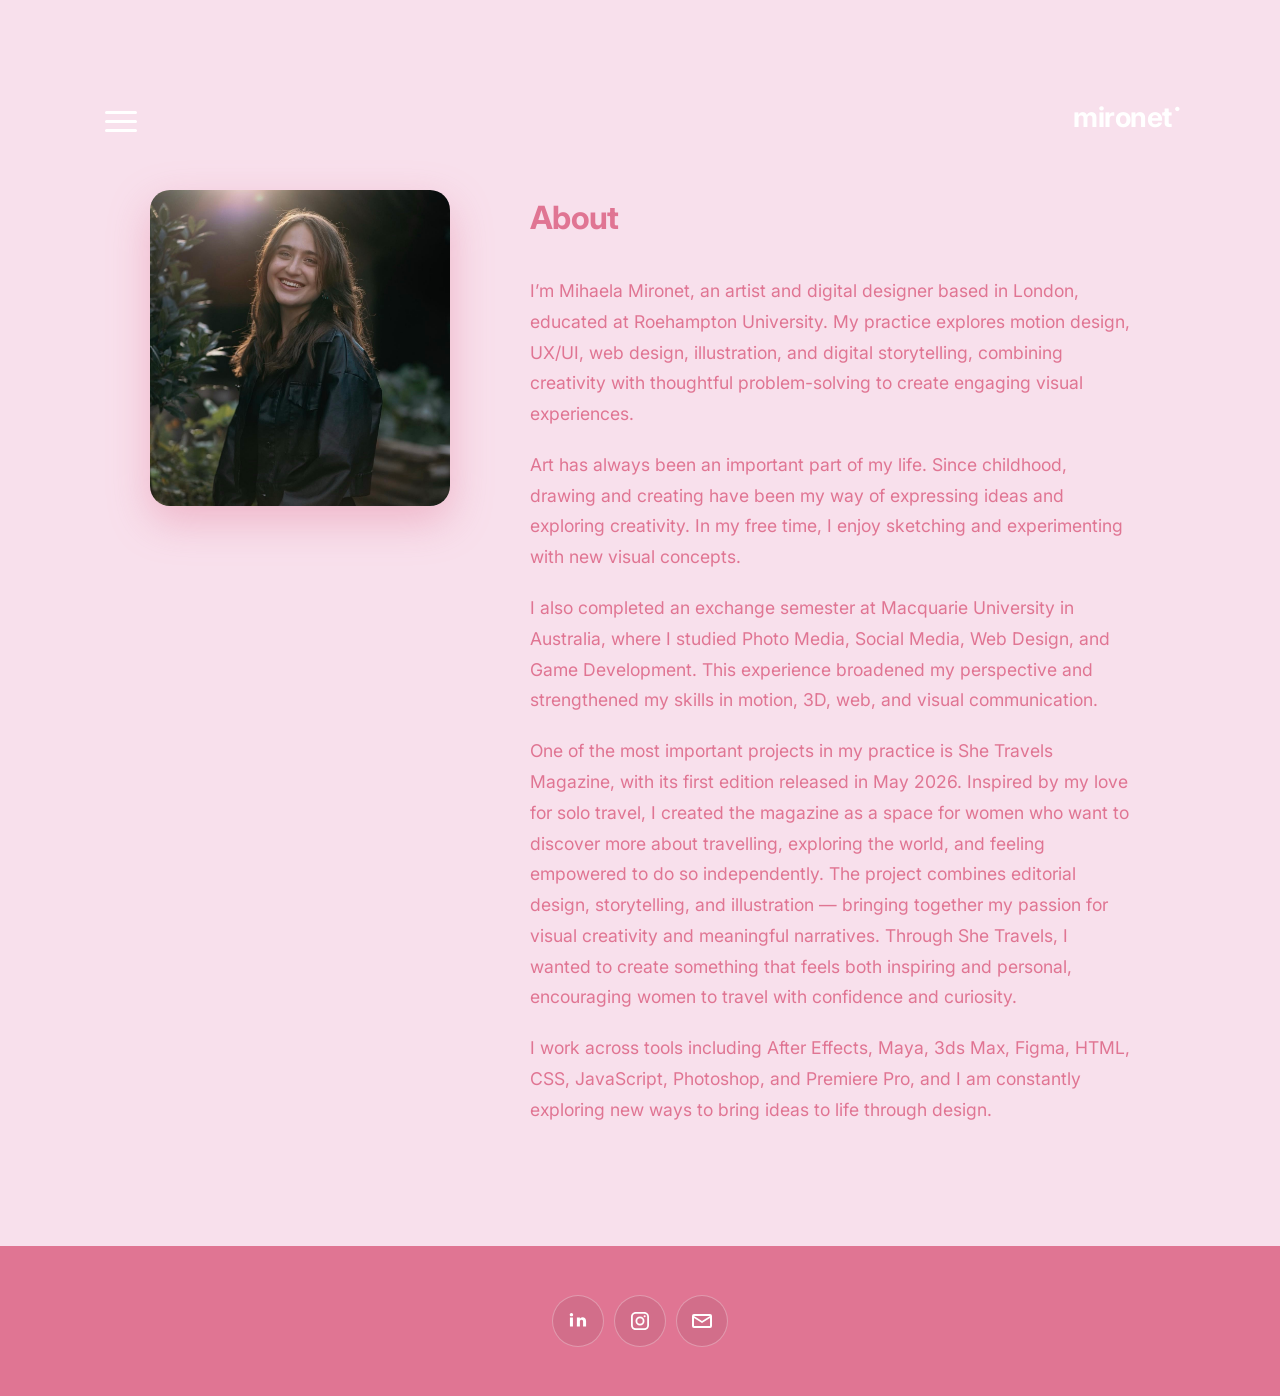
==== about.html @ 2e0d0121 "Add files via upload" ====
<!DOCTYPE html>
<html lang="en">
  <head>
    <meta charset="UTF-8" />
    <meta name="viewport" content="width=device-width, initial-scale=1.0" />
    <title>About Me | Mihaela Mironet</title>
    <meta name="description" content="Portfolio of Mihaela Mironet — graphic design, branding and visual storytelling." />
    <link rel="preconnect" href="https://fonts.googleapis.com" />
    <link rel="preconnect" href="https://fonts.gstatic.com" crossorigin />
    <link
      href="https://fonts.googleapis.com/css2?family=Inter:wght@300;400;500;600&display=swap"
      rel="stylesheet"
    />
    <link rel="stylesheet" href="styles.css" />
  </head>
  <body class="about-page">
    <button class="menu-toggle" id="menuToggle" aria-label="Toggle menu" aria-expanded="false">
      <span></span>
      <span></span>
      <span></span>
    </button>

    <a href="index.html" class="top-right-mironet">mironet<span class="dot">•</span></a>



    <div class="fullscreen-menu" id="fullscreenMenu" aria-hidden="true">
      <div class="menu-content">
        <a class="logo" href="index.html">MIHAELA MIRONET</a>
        <nav class="main-nav">
          <a class="nav-link" href="index.html">Home</a>
          <a class="nav-link" href="portfolio.html">Portfolio</a>
          <a class="nav-link" href="about.html">About Me</a>
          <a class="nav-link" href="contact.html">Contact</a>
        </nav>
        <div class="header-socials" id="headerSocials" aria-label="Social links"></div>
      </div>
    </div>

    <main class="page-main about-container">
      <div class="about-photo">
        <img src="Images/MePhoto.jpg" alt="Mihaela Mironet" />
      </div>
      <div class="about-text">
        <h1>About</h1>
        <p>I’m Mihaela Mironet, an artist and digital designer based in London, educated at Roehampton University. My practice explores motion design, UX/UI, web design, illustration, and digital storytelling, combining creativity with thoughtful problem-solving to create engaging visual experiences.</p>
        <p>Art has always been an important part of my life. Since childhood, drawing and creating have been my way of expressing ideas and exploring creativity. In my free time, I enjoy sketching and experimenting with new visual concepts.</p>
        <p>I also completed an exchange semester at Macquarie University in Australia, where I studied Photo Media, Social Media, Web Design, and Game Development. This experience broadened my perspective and strengthened my skills in motion, 3D, web, and visual communication.</p>
        <p>One of the most important projects in my practice is She Travels Magazine, with its first edition released in May 2026. Inspired by my love for solo travel, I created the magazine as a space for women who want to discover more about travelling, exploring the world, and feeling empowered to do so independently. The project combines editorial design, storytelling, and illustration — bringing together my passion for visual creativity and meaningful narratives. Through She Travels, I wanted to create something that feels both inspiring and personal, encouraging women to travel with confidence and curiosity.</p>
        <p>I work across tools including After Effects, Maya, 3ds Max, Figma, HTML, CSS, JavaScript, Photoshop, and Premiere Pro, and I am constantly exploring new ways to bring ideas to life through design.</p>
      </div>
    </main>

    <footer class="site-footer">
      <div class="footer-socials" id="footerSocials" aria-label="Footer Social links"></div>
    </footer>

    <script src="script.js"></script>
  </body>
</html>
---- styles.css ----
:root {
  --bg: #ffffff;
  --logo: #9b6fd4;
  --muted: rgba(0, 0, 0, 0.4);
  --gap: 5px;
  --header-h: 68px;
  --card-radius: 4px;
  --icon-bg: rgba(0, 0, 0, 0.06);
}

* {
  box-sizing: border-box;
  margin: 0;
  padding: 0;
}

html,
body {
  min-height: 100%;
  overflow-x: hidden;
  overflow-y: auto;
}

body {
  font-family: "Inter", -apple-system, BlinkMacSystemFont, "Segoe UI", sans-serif;
  background: var(--bg);
  color: #111;
}

a {
  color: inherit;
  text-decoration: none;
}

/* ── Hamburger Toggle ── */
.menu-toggle {
  position: fixed;
  top: 100px;
  left: 100px;
  width: 42px;
  height: 42px;
  border: 0;
  background: transparent;
  border-radius: 50%;
  display: inline-flex;
  flex-direction: column;
  justify-content: center;
  gap: 6px;
  padding: 0 5px;
  cursor: pointer;
  z-index: 200;
  transition: transform 0.2s ease;
}

.menu-toggle:hover {
  transform: scale(1.05);
}

.menu-toggle span {
  width: 100%;
  height: 3px;
  border-radius: 2px;
  background: #fff;
  transition: transform 0.3s ease, opacity 0.3s ease, background 0.3s ease;
}

.menu-toggle[aria-expanded="true"] span {
  background: #111;
}

.menu-toggle[aria-expanded="true"] span:nth-child(1) {
  transform: translateY(9px) rotate(45deg);
}

.menu-toggle[aria-expanded="true"] span:nth-child(2) {
  opacity: 0;
}

.menu-toggle[aria-expanded="true"] span:nth-child(3) {
  transform: translateY(-9px) rotate(-45deg);
}

/* ── Fullscreen Menu ── */
.fullscreen-menu {
  position: fixed;
  inset: 0;
  background: rgba(255, 255, 255, 0.75);
  backdrop-filter: blur(12px);
  z-index: 150;
  display: flex;
  flex-direction: column;
  align-items: center;
  justify-content: center;
  opacity: 0;
  pointer-events: none;
  transition: opacity 0.4s ease;
}

.fullscreen-menu[aria-hidden="false"] {
  opacity: 1;
  pointer-events: auto;
}

.menu-content {
  text-align: center;
  display: flex;
  flex-direction: column;
  align-items: center;
  gap: 40px;
  transform: translateY(20px);
  transition: transform 0.4s cubic-bezier(0.16, 1, 0.3, 1);
}

.fullscreen-menu[aria-hidden="false"] .menu-content {
  transform: translateY(0);
}

.main-nav {
  display: flex;
  flex-direction: column;
  gap: 20px;
}

.nav-link {
  font-size: 2rem;
  font-weight: 500;
  letter-spacing: 0.05em;
  color: #111;
  transition: color 0.2s ease, transform 0.2s ease;
}

.nav-link:hover {
  color: #000;
  transform: translateX(5px);
}

.logo {
  font-size: 2.5rem;
  letter-spacing: 0.1em;
  font-weight: 700;
  text-transform: uppercase;
  color: #000;
  transition: color 0.3s ease;
}

.logo:hover {
  color: #e07593;
}

/* ── Middle Left Text ── */
.middle-left-text {
  position: fixed;
  top: 50%;
  left: 100px;
  transform: translateY(-50%);
  font-size: 100px;
  font-weight: 700;
  color: #fff;
  z-index: 100;
  pointer-events: none;
  display: flex;
  align-items: flex-start;
  letter-spacing: -0.02em;
}

.middle-left-text .dot {
  font-size: 40px;
  color: #fff;
  line-height: 0.6;
  margin-left: 2px;
  margin-top: 16px;
}

/* ── Top Right Text ── */
.top-right-text {
  position: fixed;
  top: 100px;
  right: 100px;
  text-align: right;
  z-index: 100;
  font-size: 2.2rem;
  letter-spacing: 0.05em;
  color: #fff;
}

.top-right-text div:first-child {
  margin-bottom: 4px;
}

.top-right-text a {
  pointer-events: auto;
}

.top-right-text strong {
  font-weight: 700;
  transition: color 0.3s ease;
}

.top-right-text strong:hover {
  color: #e07593;
}

/* ── Bottom Right Socials ── */
.bottom-right-socials {
  position: fixed;
  bottom: 100px;
  right: 100px;
  z-index: 100;
}

.bottom-right-socials .social-icon {
  color: #fff;
  border-color: rgba(255, 255, 255, 0.2);
}

/* ── Top Right Mironet (Other Pages) ── */
.top-right-mironet {
  position: fixed;
  top: 100px;
  right: 100px;
  font-size: 28px;
  font-weight: 700;
  color: #fff;
  z-index: 100;
  display: flex;
  align-items: flex-start;
  letter-spacing: -0.02em;
  transition: color 0.3s ease;
  cursor: pointer;
}

.top-right-mironet:hover {
  color: #e07593;
}

.top-right-mironet .dot {
  font-size: 14px;
  color: #fff;
  line-height: 0.6;
  margin-left: 2px;
  margin-top: 4px;
  transition: color 0.3s ease;
}

.top-right-mironet:hover .dot {
  color: #e07593;
}

/* ── Footer Socials (Other Pages) ── */
.site-footer {
  height: 150px;
  background: #e07593;
  display: flex;
  align-items: center;
  justify-content: center;
  width: 100%;
  margin-top: auto;
}

.footer-socials {
  display: flex;
  gap: 15px;
}

.footer-socials .social-icon {
  color: #fff;
  border-color: rgba(255, 255, 255, 0.3);
}

/* ── Social icons ── */
.social-set {
  display: flex;
  gap: 10px;
}

.social-icon {
  width: 52px;
  height: 52px;
  border-radius: 999px;
  background: var(--icon-bg);
  border: 1px solid rgba(0, 0, 0, 0.08);
  display: inline-flex;
  align-items: center;
  justify-content: center;
  color: rgba(0, 0, 0, 0.5);
  transition: transform 0.22s ease, background 0.22s ease, color 0.22s ease;
}

.social-icon:hover {
  transform: translateY(-2px);
  background: rgba(224, 117, 147, 0.15);
  color: #e07593;
}

.social-icon svg {
  width: 24px;
  height: 24px;
}

/* ── Gallery ── */
.gallery-main {
  position: fixed;
  inset: 0;
  overflow: hidden;
}

.columns-gallery {
  display: grid;
  grid-template-columns: repeat(3, 1fr);
  gap: var(--gap);
  padding: 0;
  
  position: absolute;
  top: -30vh;
  left: -30vw;
  width: 160vw;
  height: 160vh;
  
  transform: rotate(15deg);
  transform-origin: center center;
}

/* ── Each column ── */
.scroll-column {
  overflow: hidden;
  height: 100%;
  position: relative;
}

/* Fade edges top & bottom */
.scroll-column::before,
.scroll-column::after {
  content: "";
  position: absolute;
  left: 0;
  right: 0;
  height: 80px;
  z-index: 2;
  pointer-events: none;
}

.scroll-column::before {
  top: 0;
  background: linear-gradient(to bottom, #ffffff 0%, transparent 100%);
}

.scroll-column::after {
  bottom: 0;
  background: linear-gradient(to top, #ffffff 0%, transparent 100%);
}

/* ── Scroll tracks ── */
.scroll-track {
  display: flex;
  flex-direction: column;
  gap: var(--gap);
  /* --speed set inline per column */
}

.scroll-track--down {
  animation: scroll-down var(--speed, 28s) linear infinite;
}

.scroll-track--up {
  animation: scroll-up var(--speed, 28s) linear infinite;
}

/* Column 1 & 3: top → bottom */
@keyframes scroll-down {
  from { transform: translateY(-50%); }
  to   { transform: translateY(0%);  }
}

/* Column 2: bottom → top */
@keyframes scroll-up {
  from { transform: translateY(0%);  }
  to   { transform: translateY(-50%); }
}

/* ── Cards ── */
.scroll-card {
  flex-shrink: 0;
  overflow: hidden;
  border-radius: var(--card-radius);
  position: relative;
  background: #1a1a1a;
}

.scroll-card img {
  width: 100%;
  height: auto;
  display: block;
}

.card-hover-text {
  position: absolute;
  bottom: 20px;
  left: 20px;
  font-size: 1.1rem;
  font-weight: 600;
  letter-spacing: 0.05em;
  color: #ffffff;
  background: transparent;
  opacity: 0;
  transition: opacity 0.3s ease;
  pointer-events: none;
  text-shadow: 0 2px 10px rgba(0, 0, 0, 0.4);
}

.scroll-card:hover .card-hover-text {
  opacity: 1;
}

/* ── Reduced motion ── */
@media (prefers-reduced-motion: reduce) {
  .scroll-track {
    animation: none;
  }
}

/* ── Responsive: single col on mobile ── */
@media (max-width: 480px) {
  .site-header {
    padding: 0 20px;
  }
}

/* ── About Page ── */
body.about-page {
  background: rgba(233, 153, 194, 0.3);
}

.about-container {
  display: flex;
  align-items: flex-start;
  justify-content: center;
  gap: 80px;
  max-width: 1600px;
  margin: 0 auto;
  min-height: calc(100vh - 150px);
  padding: 150px 150px 100px 150px;
}

.about-photo {
  flex: 1;
}

.about-photo img {
  width: 100%;
  border-radius: 20px;
  box-shadow: 0 15px 40px rgba(224, 117, 147, 0.4);
  display: block;
  margin-top: 40px;
}

.about-text {
  flex: 2;
  color: #e07593;
  font-size: 1.1rem;
  line-height: 1.75;
}

.about-text h1 {
  font-size: 32px;
  margin-top: 40px;
  margin-bottom: 30px;
  font-weight: 700;
  letter-spacing: -0.02em;
  color: #e07593;
}

.about-text p {
  margin-bottom: 20px;
}

@media (max-width: 1200px) {
  .about-container {
    padding: 100px 150px 100px 250px;
    gap: 50px;
  }
}

/* ── Contact Page ── */
body.contact-page {
  background: rgba(224, 117, 147, 0.3);
}

.contact-container {
  display: flex;
  justify-content: center;
  align-items: center;
  gap: 100px;
  max-width: 1400px;
  margin: 0 auto;
  min-height: calc(100vh - 150px);
  padding: 150px 100px 100px 100px;
}

.contact-left {
  flex: 1;
  max-width: 500px;
}

.contact-left h1 {
  font-size: 4rem;
  font-weight: 700;
  color: #e07593;
  margin-bottom: 20px;
  letter-spacing: -0.02em;
}

.contact-left p {
  font-size: 1.15rem;
  color: #e07593;
  line-height: 1.6;
  margin-bottom: 40px;
}

.contact-info p {
  font-size: 1.1rem;
  margin-bottom: 10px;
  color: #e07593;
}

.contact-info strong {
  color: #fff;
}

.contact-right {
  flex: 1;
  max-width: 600px;
  background: #fff;
  padding: 60px;
  border-radius: 20px;
  box-shadow: 0 20px 50px rgba(224, 117, 147, 0.2);
}

.contact-form {
  display: flex;
  flex-direction: column;
  gap: 24px;
}

.form-group {
  display: flex;
  flex-direction: column;
  gap: 8px;
}

.form-group label {
  font-size: 0.95rem;
  font-weight: 600;
  color: #111;
}

.form-group input,
.form-group textarea {
  width: 100%;
  padding: 16px;
  border: 1px solid rgba(0, 0, 0, 0.1);
  border-radius: 8px;
  font-family: inherit;
  font-size: 1rem;
  color: #111;
  background: #fdfdfd;
  transition: border-color 0.3s ease, box-shadow 0.3s ease;
}

.form-group input:focus,
.form-group textarea:focus {
  outline: none;
  border-color: #e07593;
  box-shadow: 0 0 0 4px rgba(224, 117, 147, 0.1);
}

.submit-btn {
  padding: 16px 32px;
  font-size: 1.1rem;
  font-weight: 600;
  color: #fff;
  background: #e07593;
  border: none;
  border-radius: 8px;
  cursor: pointer;
  transition: background 0.3s ease, transform 0.2s ease;
  align-self: flex-start;
  margin-top: 10px;
}

.submit-btn:hover {
  background: #d06280;
  transform: translateY(-2px);
}

/* ── Portfolio Page ── */
body.portfolio-page {
  background: rgba(224, 117, 147, 0.3);
  /* One value: main padding + logo `right` stay on the same vertical line (incl. dot) */
  --portfolio-page-edge: 100px;
}

body.portfolio-page .top-right-mironet {
  right: var(--portfolio-page-edge);
}

body.portfolio-page :is(h1, h2, h3, h4, h5, h6, p, a, span, strong, em, li) {
  color: #e07593;
}

body.portfolio-page .top-right-mironet,
body.portfolio-page .top-right-mironet .dot {
  color: #fff;
}

body.portfolio-page .top-right-mironet:hover,
body.portfolio-page .top-right-mironet:hover .dot {
  color: #e07593;
}

.portfolio-main {
  box-sizing: border-box;
  width: 100%;
  max-width: none;
  margin-inline: 0;
  padding: 200px var(--portfolio-page-edge) 100px;
  overflow-x: hidden;
}

.portfolio-editorial {
  max-width: 1760px;
  margin-inline: auto;
  width: 100%;
  box-sizing: border-box;
  display: flex;
  flex-direction: column;
  gap: clamp(130px, 14vw, 240px);
}

.portfolio-editorial > .project-row {
  box-sizing: border-box;
  width: 100%;
  max-width: 100%;
}

/* Desktop: explicit horizontal row — image + copy never stack until mobile breakpoint */
.project-row {
  display: flex;
  flex-direction: row;
  flex-wrap: nowrap;
  align-items: center;
  justify-content: flex-start;
  /* Reference: wide editorial gutter ≈ 10–15% of row width */
  gap: 11%;
  width: 100%;
}

.project-row.project-row--reverse {
  flex-direction: row-reverse;
}

/* Editorial stagger — padding only */
.portfolio-editorial > .project-row:nth-child(1) {
  padding-right: clamp(0px, 3vw, 56px);
}

.portfolio-editorial > .project-row:nth-child(2) {
  padding-left: clamp(0px, 5vw, 88px);
}

.portfolio-editorial > .project-row:nth-child(3) {
  padding-right: clamp(0px, 2.5vw, 44px);
}

.portfolio-editorial > .project-row:nth-child(4) {
  padding-left: clamp(0px, 4vw, 72px);
}

.portfolio-editorial > .project-row:nth-child(5) {
  padding-right: clamp(0px, 3.5vw, 52px);
}

.project-row > a.project-image-link {
  flex: 0 1 58%;
  min-width: 0;
  align-self: center;
  display: block;
  text-decoration: none;
  color: inherit;
  cursor: pointer;
}

.project-row > a.project-image-link:focus-visible {
  outline: 2px solid #fff;
  outline-offset: 4px;
  border-radius: 2px;
}

.project-row > a.project-image-link:hover .project-image {
  opacity: 0.94;
}

.project-image {
  width: 100%;
  max-width: min(900px, 100%);
  min-width: 0;
  aspect-ratio: 16 / 9;
  object-fit: cover;
  object-position: center;
  display: block;
  border: 0;
  transition: opacity 0.25s ease;
}

a.project-heading-link {
  text-decoration: none;
  color: inherit;
  cursor: pointer;
}

a.project-heading-link:focus-visible {
  outline: 2px solid #fff;
  outline-offset: 3px;
}

a.project-heading-link:hover {
  opacity: 0.92;
}

.project-copy {
  flex: 0 1 auto;
  width: min(22rem, 100%);
  max-width: 22rem;
  min-width: 0;
  display: flex;
  flex-direction: column;
  justify-content: center;
  gap: 0.65rem;
  color: #fff;
}

.project-row .project-copy {
  text-align: left;
}

.project-row.project-row--reverse .project-copy {
  text-align: right;
}

/* Portfolio scroll reveal: JS adds .is-revealed when row enters viewport */
body.portfolio-page .project-row:not(.is-revealed):not(.project-row--reverse) .project-image {
  opacity: 0;
  transform: translateX(clamp(-1.75rem, -6vw, -4rem));
}

body.portfolio-page .project-row:not(.is-revealed):not(.project-row--reverse) .project-copy {
  opacity: 0;
  transform: translateX(clamp(1.75rem, 6vw, 4rem));
}

body.portfolio-page .project-row--reverse:not(.is-revealed) .project-copy {
  opacity: 0;
  transform: translateX(clamp(-1.75rem, -6vw, -4rem));
}

body.portfolio-page .project-row--reverse:not(.is-revealed) .project-image {
  opacity: 0;
  transform: translateX(clamp(1.75rem, 6vw, 4rem));
}

body.portfolio-page .project-row.is-revealed .project-image,
body.portfolio-page .project-row.is-revealed .project-copy {
  opacity: 1;
  transform: translateX(0);
  transition:
    opacity 0.85s cubic-bezier(0.22, 1, 0.36, 1),
    transform 0.85s cubic-bezier(0.22, 1, 0.36, 1);
}

body.portfolio-page .project-row:not(.project-row--reverse).is-revealed .project-copy {
  transition-delay: 0.12s;
}

body.portfolio-page .project-row--reverse.is-revealed .project-image {
  transition-delay: 0.12s;
}

.project-copy h2 {
  font-size: clamp(2rem, 4.2vw, 3.75rem);
  font-weight: 700;
  line-height: 1.05;
  letter-spacing: 0.06em;
  text-transform: uppercase;
  color: #fff;
}

.project-copy h2 + .project-category {
  margin-top: 0.35rem;
}

.project-category {
  font-size: clamp(0.9375rem, 1.2vw, 1.125rem);
  font-weight: 400;
  letter-spacing: 0.14em;
  text-transform: uppercase;
  color: #fff;
  opacity: 0.9;
}

.project-subtitle {
  font-size: clamp(0.9375rem, 1.15vw, 1.125rem);
  font-weight: 300;
  line-height: 1.45;
  letter-spacing: 0.03em;
  color: #fff;
  opacity: 0.85;
}

.portfolio-arrow {
  display: flex;
  align-items: center;
  justify-content: flex-end;
  gap: 10px;
  width: fit-content;
  margin: clamp(48px, 8vw, 88px) 0 0 auto;
  padding-right: 0;
  color: rgba(255, 255, 255, 0.55);
  font-size: 1.1rem;
  font-weight: 300;
  letter-spacing: 0.12em;
  text-transform: uppercase;
}

body.portfolio-page .portfolio-arrow:not(.is-revealed) {
  opacity: 0;
  transform: translateX(14px);
}

body.portfolio-page .portfolio-arrow.is-revealed {
  opacity: 1;
  transform: translateX(0);
  transition:
    opacity 0.65s cubic-bezier(0.22, 1, 0.36, 1),
    transform 0.65s cubic-bezier(0.22, 1, 0.36, 1);
}

.portfolio-arrow::before {
  content: "";
  display: block;
  width: 48px;
  height: 1px;
  background: rgba(255, 255, 255, 0.35);
}

/* ── Portfolio project detail (single case study pages) ── */
body.project-detail-page .portfolio-main {
  padding-top: clamp(140px, 18vh, 200px);
}

.project-detail-inner {
  max-width: 920px;
  margin: 0 auto;
}

.project-detail-back {
  display: inline-flex;
  align-items: center;
  gap: 0.4em;
  margin-top: clamp(0.85rem, 2.4vw, 1.5rem);
  margin-bottom: 2rem;
  font-size: 0.95rem;
  font-weight: 500;
  letter-spacing: 0.08em;
  text-transform: uppercase;
  color: #fff;
  text-decoration: none;
  opacity: 0.88;
  transition: opacity 0.2s ease;
}

.project-detail-back:hover {
  opacity: 1;
}

.project-detail-hero {
  margin: 0 0 2.25rem;
}

.project-detail-hero img {
  width: 100%;
  max-height: min(72vh, 820px);
  object-fit: contain;
  display: block;
  border-radius: 2px;
}

.project-detail-text h1 {
  font-size: clamp(1.75rem, 4vw, 2.75rem);
  font-weight: 700;
  line-height: 1.08;
  letter-spacing: 0.06em;
  text-transform: uppercase;
  color: #fff;
  margin-bottom: 0.65rem;
}

.project-detail-text .project-category {
  margin-bottom: 1.5rem;
}

.project-detail-text .project-detail-body {
  font-size: 1.05rem;
  font-weight: 300;
  line-height: 1.7;
  letter-spacing: 0.02em;
  color: rgba(255, 255, 255, 0.92);
}

.project-detail-text .project-detail-body p + p {
  margin-top: 1rem;
}

/* Social project page — stacked: heading, large image, description under image */
body.project-detail-page--social .project-detail-inner {
  max-width: min(1200px, 100%);
}

body.project-detail-page--social .project-detail-text--social-head {
  margin-bottom: clamp(2rem, 5vw, 3rem);
}

body.project-detail-page--social .project-detail-text--social-head .project-category {
  margin-bottom: 0;
}

body.project-detail-page--social .project-social-block {
  margin-bottom: clamp(3.25rem, 9vw, 5.5rem);
}

body.project-detail-page--social .project-social-block:last-of-type {
  margin-bottom: 0;
}

body.project-detail-page--social .project-social-block-heading {
  font-size: clamp(1.2rem, 2.6vw, 1.65rem);
  font-weight: 700;
  line-height: 1.2;
  letter-spacing: 0.06em;
  text-transform: uppercase;
  color: #fff;
  text-align: center;
  margin: clamp(1rem, 2.8vw, 1.5rem) 0 1rem;
}

body.project-detail-page--social .project-social-block-text {
  font-size: 1.05rem;
  font-weight: 300;
  line-height: 1.75;
  letter-spacing: 0.02em;
  color: rgba(255, 255, 255, 0.94);
  margin: clamp(1.25rem, 3.5vw, 1.75rem) 0 0;
}

body.project-detail-page--social .project-social-block-text p {
  margin: 0;
}

body.project-detail-page--social .project-social-block-text .project-social-link {
  color: inherit;
  text-decoration: underline;
  text-underline-offset: 0.16em;
  transition: color 160ms ease;
}

body.project-detail-page--social .project-social-block-text .project-social-link:hover {
  color: #000;
}

body.project-detail-page--social .project-social-block-figure {
  margin: 0;
}

body.project-detail-page--social .project-social-block-figure img {
  width: 100%;
  max-width: 100%;
  max-height: min(82vh, 920px);
  height: auto;
  display: block;
  margin-inline: auto;
  border-radius: 4px;
  object-fit: contain;
  object-position: center;
}

/* Motion project page — two full-width project case studies */
body.project-detail-page--motion .project-detail-inner {
  max-width: min(1200px, 100%);
}

body.project-detail-page--motion .project-detail-text--motion-head {
  margin-bottom: clamp(2rem, 5vw, 3rem);
}

body.project-detail-page--motion .project-detail-text--motion-head .project-category {
  margin-bottom: 0;
}

body.project-detail-page--motion .project-motion-block {
  margin-bottom: clamp(3.25rem, 9vw, 5.5rem);
}

body.project-detail-page--motion .project-motion-block:last-of-type {
  margin-bottom: 0;
}

body.project-detail-page--motion .project-motion-block-heading {
  font-size: clamp(1.2rem, 2.6vw, 1.65rem);
  font-weight: 700;
  line-height: 1.2;
  letter-spacing: 0.06em;
  text-transform: uppercase;
  color: #fff;
  text-align: center;
  margin: clamp(1rem, 2.8vw, 1.5rem) 0 1rem;
}

body.project-detail-page--motion .project-motion-block-figure {
  margin: 0;
}

body.project-detail-page--motion .project-motion-block-figure img,
body.project-detail-page--motion .project-motion-video {
  width: 100%;
  max-width: 100%;
  max-height: min(88vh, 980px);
  height: auto;
  display: block;
  margin-inline: auto;
  border-radius: 4px;
  object-fit: contain;
  object-position: center;
}

body.project-detail-page--motion .project-motion-video {
  background: #000;
}

body.project-detail-page--motion .project-motion-video-link {
  display: block;
  text-decoration: none;
}

body.project-detail-page--motion .project-motion-block-text {
  font-size: 1.05rem;
  font-weight: 300;
  line-height: 1.75;
  letter-spacing: 0.02em;
  color: rgba(255, 255, 255, 0.94);
  margin: clamp(1.25rem, 3.5vw, 1.75rem) 0 0;
}

body.project-detail-page--motion .project-motion-block-text p {
  margin: 0;
}

body.project-detail-page--motion .project-motion-block-text p + p {
  margin-top: 1rem;
}

body.project-detail-page--motion .project-motion-block-text .motion-subheading {
  display: inline-block;
  font-size: 1.18em;
  font-weight: 700;
  letter-spacing: 0.01em;
}

/* UX/UI page — Harvest N16 case study layout */
body.project-detail-page--ux .project-detail-inner {
  max-width: min(1200px, 100%);
}

body.project-detail-page--ux .project-detail-text--ux-head {
  margin-bottom: clamp(2rem, 5vw, 3rem);
}

body.project-detail-page--ux .project-detail-text--ux-head .project-category {
  margin-bottom: 0;
}

body.project-detail-page--ux .project-ux-block + .project-ux-block {
  margin-top: clamp(3rem, 8vw, 4.75rem);
}

body.project-detail-page--ux .project-ux-block-heading {
  text-align: center;
  font-size: clamp(1.2rem, 2.6vw, 1.65rem);
  font-weight: 700;
  line-height: 1.2;
  letter-spacing: 0.06em;
  text-transform: uppercase;
  color: #fff;
  margin: 0 0 clamp(1rem, 2.8vw, 1.5rem);
}

body.project-detail-page--ux .project-ux-gallery-grid {
  display: grid;
  grid-template-columns: minmax(0, 2fr) minmax(0, 1fr);
  gap: clamp(0.8rem, 2.6vw, 1.3rem);
  margin-bottom: clamp(1.5rem, 3.5vw, 2rem);
  max-width: min(980px, 100%);
  margin-inline: auto;
}

body.project-detail-page--ux .project-ux-gallery-item {
  display: block;
  text-decoration: none;
  color: inherit;
  border-radius: 6px;
  overflow: hidden;
  background: transparent;
}

body.project-detail-page--ux .project-ux-gallery-stack {
  display: grid;
  grid-template-rows: 1fr 1fr;
  gap: clamp(0.8rem, 2.6vw, 1.3rem);
}

body.project-detail-page--ux .project-ux-gallery-item img {
  width: 100%;
  display: block;
  height: clamp(170px, 22vw, 250px);
  object-fit: cover;
  object-position: center;
  transition: transform 180ms ease;
}

body.project-detail-page--ux .project-ux-gallery-item--main img {
  height: clamp(340px, 44vw, 510px);
}

body.project-detail-page--ux .project-ux-gallery-item:hover img {
  transform: scale(1.02);
}

body.project-detail-page--ux .project-ux-block-text {
  font-size: 1.05rem;
  font-weight: 300;
  line-height: 1.75;
  letter-spacing: 0.02em;
  color: rgba(255, 255, 255, 0.94);
}

body.project-detail-page--ux .project-ux-block-text p {
  margin: 0;
}

body.project-detail-page--ux .project-ux-block-text p + p {
  margin-top: 1rem;
}

body.project-detail-page--ux .project-ux-block-text .ux-subheading {
  display: inline-block;
  font-size: 1.18em;
  font-weight: 700;
  letter-spacing: 0.01em;
}

body.project-detail-page--ux .project-ux-link {
  color: inherit;
  text-decoration: underline;
  text-underline-offset: 0.16em;
}

body.project-detail-page--ux .project-ux-link:hover {
  color: #000;
}

body.project-detail-page--ux .project-ux-featured-media {
  margin: 0 0 clamp(1.4rem, 3.4vw, 1.9rem);
}

body.project-detail-page--ux .project-ux-featured-media .project-ux-gallery-item img {
  height: auto;
  max-height: min(72vh, 820px);
  object-fit: contain;
}

body.project-detail-page--ux .project-ux-duo-grid {
  display: grid;
  grid-template-columns: minmax(0, 1fr) minmax(0, 2fr);
  gap: clamp(0.8rem, 2.6vw, 1.3rem);
  margin-top: clamp(1.2rem, 3vw, 1.6rem);
}

body.project-detail-page--ux .project-ux-duo-grid .project-ux-gallery-item img {
  height: clamp(220px, 28vw, 330px);
}

body.project-detail-page--ux .project-ux-duo-grid .project-ux-gallery-item img.project-ux-image--no-crop {
  object-fit: contain;
}

/* Brand Identity page — case study blocks */
body.project-detail-page--brand .project-detail-inner {
  max-width: min(1200px, 100%);
}

body.project-detail-page--brand .project-detail-text--brand-head {
  margin-bottom: clamp(2rem, 5vw, 3rem);
}

body.project-detail-page--brand .project-detail-text--brand-head .project-category {
  margin-bottom: 0;
}

body.project-detail-page--brand .project-brand-block + .project-brand-block {
  margin-top: clamp(3rem, 8vw, 4.75rem);
}

body.project-detail-page--brand .project-brand-block-heading {
  text-align: center;
  font-size: clamp(1.2rem, 2.6vw, 1.65rem);
  font-weight: 700;
  line-height: 1.2;
  letter-spacing: 0.06em;
  text-transform: uppercase;
  color: #fff;
  margin: 0 0 clamp(1rem, 2.8vw, 1.5rem);
}

body.project-detail-page--brand .project-brand-featured-media {
  margin: 0 0 clamp(1.4rem, 3.4vw, 1.9rem);
}

body.project-detail-page--brand .project-brand-gallery-item {
  display: block;
  text-decoration: none;
  color: inherit;
  border-radius: 6px;
  overflow: hidden;
  background: transparent;
}

body.project-detail-page--brand .project-brand-featured-media .project-brand-gallery-item img {
  width: 100%;
  height: auto;
  max-height: min(72vh, 820px);
  object-fit: contain;
  display: block;
}

body.project-detail-page--brand .project-brand-block-text {
  font-size: 1.05rem;
  font-weight: 300;
  line-height: 1.75;
  letter-spacing: 0.02em;
  color: rgba(255, 255, 255, 0.94);
}

body.project-detail-page--brand .project-brand-block-text p {
  margin: 0;
}

body.project-detail-page--brand .project-brand-block-text p + p {
  margin-top: 1rem;
}

body.project-detail-page--brand .project-brand-block-text .brand-subheading {
  display: inline-block;
  font-size: 1.18em;
  font-weight: 700;
  letter-spacing: 0.01em;
}

body.project-detail-page--brand .project-brand-duo-row {
  display: flex;
  flex-wrap: wrap;
  justify-content: center;
  align-items: center;
  gap: 10px;
  width: max-content;
  max-width: 100%;
  margin-left: auto;
  margin-right: auto;
  margin-top: clamp(1.2rem, 3vw, 1.6rem);
  box-sizing: border-box;
}

body.project-detail-page--brand .project-brand-duo-row .project-brand-gallery-item {
  display: flex;
  justify-content: center;
  align-items: center;
  flex: 0 1 auto;
  min-width: 0;
}

body.project-detail-page--brand .project-brand-duo-row .project-brand-gallery-item img {
  display: block;
  width: auto;
  max-width: min(520px, 48vw);
  height: auto;
  max-height: clamp(280px, 34vw, 420px);
  margin-inline: auto;
  object-fit: contain;
  object-position: center;
  transition: transform 180ms ease;
}

body.project-detail-page--brand .project-brand-duo-row .project-brand-gallery-item:hover img {
  transform: scale(1.02);
}

body.project-detail-page--brand .project-brand-split-grid {
  display: grid;
  grid-template-columns: minmax(0, 2fr) minmax(0, 1fr);
  align-items: center;
  justify-content: center;
  gap: 10px;
  width: min(900px, 100%);
  margin: 0 auto clamp(1.4rem, 3.4vw, 1.9rem);
  box-sizing: border-box;
  /* Nudge so the visual mass of the two images reads centered on the page */
  transform: translateX(-40px);
}

body.project-detail-page--brand .project-brand-split-grid .project-brand-gallery-item {
  display: flex;
  justify-content: center;
  align-items: center;
  min-width: 0;
}

body.project-detail-page--brand .project-brand-split-grid .project-brand-gallery-item img {
  display: block;
  width: auto;
  max-width: 100%;
  height: auto;
  max-height: clamp(260px, 34vw, 420px);
  margin-inline: auto;
  object-fit: contain;
  object-position: center;
  transition: transform 180ms ease;
}

body.project-detail-page--brand .project-brand-split-grid .project-brand-gallery-item img.project-brand-image--no-crop {
  object-fit: contain;
  object-position: center;
}

body.project-detail-page--brand .project-brand-split-grid .project-brand-gallery-item:hover img {
  transform: scale(1.02);
}

@media (max-width: 840px) {
  body.project-detail-page--brand .project-brand-duo-row {
    flex-direction: column;
    width: 100%;
    max-width: min(520px, 100%);
  }

  body.project-detail-page--brand .project-brand-duo-row .project-brand-gallery-item img {
    max-width: 100%;
  }

  body.project-detail-page--brand .project-brand-split-grid {
    grid-template-columns: 1fr;
    width: 100%;
    max-width: min(520px, 100%);
    transform: none;
  }
}

.site-lightbox {
  position: fixed;
  inset: 0;
  z-index: 9999;
  display: none;
  place-items: center;
  background: rgba(0, 0, 0, 0.88);
  padding: clamp(1rem, 4vw, 2rem);
}

.site-lightbox.is-open {
  display: grid;
}

.site-lightbox-media {
  max-width: min(1200px, 92vw);
  max-height: 86vh;
  width: auto;
  height: auto;
  border-radius: 6px;
  box-shadow: 0 18px 60px rgba(0, 0, 0, 0.5);
}

.site-lightbox-close {
  position: absolute;
  top: 1rem;
  right: 1rem;
  width: 40px;
  height: 40px;
  border: 0;
  border-radius: 999px;
  background: rgba(255, 255, 255, 0.14);
  color: #fff;
  font-size: 1.6rem;
  line-height: 1;
  cursor: pointer;
}

.site-lightbox-close:hover {
  background: rgba(255, 255, 255, 0.24);
}

.site-lightbox-nav {
  position: absolute;
  top: 50%;
  transform: translateY(-50%);
  width: 44px;
  height: 44px;
  border: 0;
  border-radius: 999px;
  background: rgba(255, 255, 255, 0.14);
  color: #fff;
  font-size: 1.8rem;
  line-height: 1;
  cursor: pointer;
}

.site-lightbox-nav:hover {
  background: rgba(255, 255, 255, 0.24);
}

.site-lightbox-nav--prev {
  left: 1rem;
}

.site-lightbox-nav--next {
  right: 1rem;
}

@media (max-width: 840px) {
  body.project-detail-page--ux .project-ux-gallery-grid {
    grid-template-columns: 1fr;
  }

  body.project-detail-page--ux .project-ux-duo-grid {
    grid-template-columns: 1fr;
  }

  body.project-detail-page--ux .project-ux-gallery-item--main img {
    height: clamp(280px, 58vw, 420px);
  }
}

/* "You may also like" — two related projects with hover overlay */
.project-related {
  margin-top: clamp(3.5rem, 9vw, 5.5rem);
  padding-top: clamp(2.5rem, 6vw, 4rem);
  border-top: 1px solid rgba(255, 255, 255, 0.22);
}

.project-related-heading {
  text-align: center;
  font-size: clamp(1.2rem, 2.4vw, 1.65rem);
  font-weight: 700;
  letter-spacing: 0.04em;
  color: #fff;
  margin-bottom: clamp(1.75rem, 4vw, 2.75rem);
}

.project-related-grid {
  display: grid;
  grid-template-columns: repeat(2, minmax(0, 1fr));
  gap: clamp(1rem, 3.5vw, 2.25rem);
  max-width: 880px;
  margin: 0 auto;
}

.project-related-card {
  display: block;
  text-decoration: none;
  color: inherit;
  border-radius: 6px;
  overflow: hidden;
  position: relative;
  box-shadow: 0 12px 40px rgba(0, 0, 0, 0.12);
}

.project-related-card:focus-visible {
  outline: 2px solid #fff;
  outline-offset: 4px;
}

.project-related-media {
  position: relative;
  display: block;
  aspect-ratio: 16 / 10;
  overflow: hidden;
  background: rgba(0, 0, 0, 0.08);
}

.project-related-media img {
  width: 100%;
  height: 100%;
  object-fit: cover;
  display: block;
  transition: transform 0.4s cubic-bezier(0.22, 1, 0.36, 1);
}

.project-related-card:hover .project-related-media img,
.project-related-card:focus-visible .project-related-media img {
  transform: scale(1.04);
}

.project-related-overlay {
  position: absolute;
  inset: 0;
  display: flex;
  align-items: center;
  justify-content: center;
  padding: 1.25rem;
  background: rgba(255, 255, 255, 0.92);
  opacity: 0;
  transition: opacity 0.32s ease;
  pointer-events: none;
}

.project-related-card:hover .project-related-overlay,
.project-related-card:focus-visible .project-related-overlay {
  opacity: 1;
}

.project-related-overlay-title {
  font-size: clamp(0.85rem, 1.9vw, 1.05rem);
  font-weight: 700;
  letter-spacing: 0.1em;
  text-transform: uppercase;
  color: #e07593;
  text-align: center;
  line-height: 1.35;
  max-width: 95%;
}

@media (max-width: 640px) {
  .project-related-grid {
    grid-template-columns: 1fr;
    max-width: 420px;
  }
}

@media (max-width: 900px) {
  body.project-detail-page .portfolio-main {
    padding-top: 120px;
  }
}

@media (prefers-reduced-motion: reduce) {
  body.portfolio-page .project-row .project-image,
  body.portfolio-page .project-row .project-copy,
  body.portfolio-page .portfolio-arrow {
    opacity: 1 !important;
    transform: none !important;
    transition: none !important;
  }
}

@media (max-width: 900px) {
  .portfolio-main {
    padding: 140px 6vw 100px;
  }

  .portfolio-editorial > .project-row:nth-child(n) {
    padding-left: 0;
    padding-right: 0;
  }

  .project-row,
  .project-row.project-row--reverse {
    flex-direction: column;
    align-items: stretch;
    gap: clamp(22px, 4vw, 36px);
  }

  .project-row > a.project-image-link {
    flex: 0 0 auto;
    width: 100%;
    max-width: none;
  }

  .project-image {
    width: 100%;
    max-width: none;
  }

  .project-copy {
    flex: 0 1 auto;
    max-width: none;
    text-align: left;
  }

  .project-row.project-row--reverse .project-copy {
    text-align: left;
  }

  .portfolio-arrow {
    margin-top: 40px;
  }
}
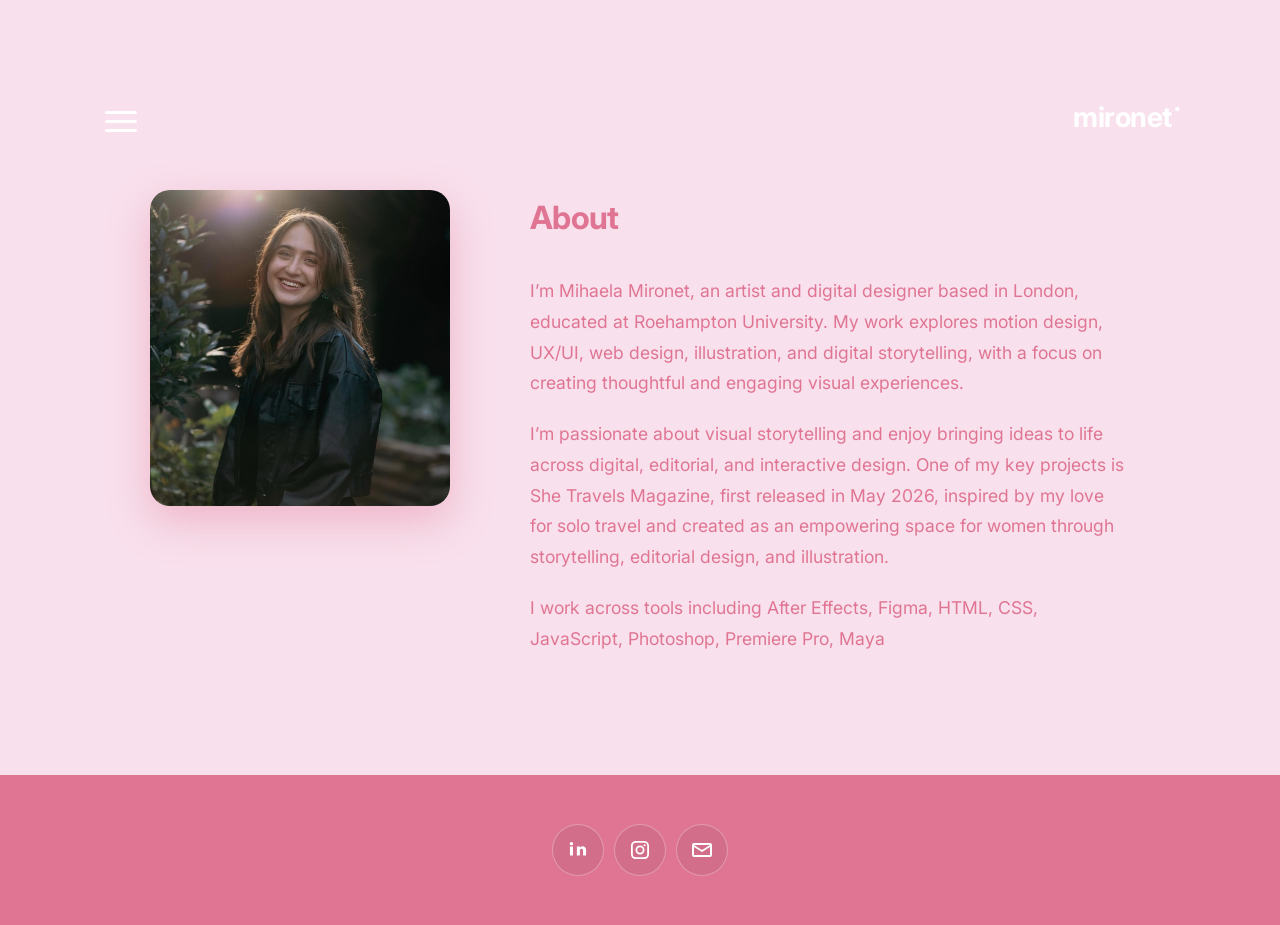
==== commit 0bffbc5a: "Add files via upload Mobile size update" ====
--- a/about.html
+++ b/about.html
@@ -2,7 +2,7 @@
 <html lang="en">
   <head>
     <meta charset="UTF-8" />
-    <meta name="viewport" content="width=device-width, initial-scale=1.0" />
+    <meta name="viewport" content="width=device-width, initial-scale=1.0, viewport-fit=cover" />
     <title>About Me | Mihaela Mironet</title>
     <meta name="description" content="Portfolio of Mihaela Mironet — graphic design, branding and visual storytelling." />
     <link rel="preconnect" href="https://fonts.googleapis.com" />
@@ -43,11 +43,9 @@
       </div>
       <div class="about-text">
         <h1>About</h1>
-        <p>I’m Mihaela Mironet, an artist and digital designer based in London, educated at Roehampton University. My practice explores motion design, UX/UI, web design, illustration, and digital storytelling, combining creativity with thoughtful problem-solving to create engaging visual experiences.</p>
-        <p>Art has always been an important part of my life. Since childhood, drawing and creating have been my way of expressing ideas and exploring creativity. In my free time, I enjoy sketching and experimenting with new visual concepts.</p>
-        <p>I also completed an exchange semester at Macquarie University in Australia, where I studied Photo Media, Social Media, Web Design, and Game Development. This experience broadened my perspective and strengthened my skills in motion, 3D, web, and visual communication.</p>
-        <p>One of the most important projects in my practice is She Travels Magazine, with its first edition released in May 2026. Inspired by my love for solo travel, I created the magazine as a space for women who want to discover more about travelling, exploring the world, and feeling empowered to do so independently. The project combines editorial design, storytelling, and illustration — bringing together my passion for visual creativity and meaningful narratives. Through She Travels, I wanted to create something that feels both inspiring and personal, encouraging women to travel with confidence and curiosity.</p>
-        <p>I work across tools including After Effects, Maya, 3ds Max, Figma, HTML, CSS, JavaScript, Photoshop, and Premiere Pro, and I am constantly exploring new ways to bring ideas to life through design.</p>
+        <p>I’m Mihaela Mironet, an artist and digital designer based in London, educated at Roehampton University. My work explores motion design, UX/UI, web design, illustration, and digital storytelling, with a focus on creating thoughtful and engaging visual experiences.</p>
+        <p>I’m passionate about visual storytelling and enjoy bringing ideas to life across digital, editorial, and interactive design. One of my key projects is She Travels Magazine, first released in May 2026, inspired by my love for solo travel and created as an empowering space for women through storytelling, editorial design, and illustration.</p>
+        <p>I work across tools including After Effects, Figma, HTML, CSS, JavaScript, Photoshop, Premiere Pro, Maya</p>
       </div>
     </main>
 
--- a/styles.css
+++ b/styles.css
@@ -84,7 +84,7 @@
 .fullscreen-menu {
   position: fixed;
   inset: 0;
-  background: rgba(255, 255, 255, 0.75);
+  background: rgba(255, 255, 255, 0.6);
   backdrop-filter: blur(12px);
   z-index: 150;
   display: flex;
@@ -125,7 +125,7 @@
   font-size: 2rem;
   font-weight: 500;
   letter-spacing: 0.05em;
-  color: #111;
+  color: #e07593;
   transition: color 0.2s ease, transform 0.2s ease;
 }
 
@@ -178,7 +178,8 @@
   right: 100px;
   text-align: right;
   z-index: 100;
-  font-size: 2.2rem;
+  font-size: clamp(1.35rem, 2.3vw, 3rem);
+  line-height: 1.32;
   letter-spacing: 0.05em;
   color: #fff;
 }
@@ -480,6 +481,247 @@
   }
 }
 
+/* Phone / small tablet — About: image first, text below; compact header chrome */
+@media (max-width: 768px) {
+  .menu-toggle {
+    top: max(clamp(24px, 6vw, 34px), calc(env(safe-area-inset-top, 0px) + 12px));
+    left: clamp(12px, 3.5vw, 20px);
+    width: 32px;
+    height: 32px;
+    gap: 5px;
+    padding: 0 4px;
+  }
+
+  .menu-toggle span {
+    height: 2px;
+    border-radius: 2px;
+  }
+
+  .menu-toggle[aria-expanded="true"] span:nth-child(1) {
+    transform: translateY(7px) rotate(45deg);
+  }
+
+  .menu-toggle[aria-expanded="true"] span:nth-child(3) {
+    transform: translateY(-7px) rotate(-45deg);
+  }
+
+  .top-right-mironet {
+    top: max(clamp(24px, 6vw, 34px), calc(env(safe-area-inset-top, 0px) + 12px));
+    right: clamp(12px, 3.5vw, 20px);
+    font-size: clamp(1.2rem, 5.2vw, 1.45rem);
+  }
+
+  /* Size • to match the tittle of “i” in “mironet” (scales with logo text) */
+  .top-right-mironet .dot {
+    font-size: 0.3em;
+    line-height: 0;
+    margin-top: 0.36em;
+    margin-left: 0.05em;
+  }
+
+  /* Fullscreen menu — phone-sized nav + socials */
+  .fullscreen-menu .menu-content {
+    gap: clamp(20px, 5.5vw, 32px);
+    padding: clamp(16px, 5vw, 28px) clamp(18px, 5vw, 28px) max(24px, env(safe-area-inset-bottom, 0px));
+    width: 100%;
+    max-width: min(420px, 100%);
+    box-sizing: border-box;
+  }
+
+  .fullscreen-menu .logo {
+    font-size: clamp(1.05rem, 4vw, 1.45rem);
+    letter-spacing: 0.12em;
+    line-height: 1.25;
+    padding: 0 4px;
+  }
+
+  .fullscreen-menu .main-nav {
+    gap: clamp(10px, 3vw, 16px);
+  }
+
+  .fullscreen-menu .nav-link {
+    font-size: clamp(1.28rem, 4.8vw, 1.75rem);
+    line-height: 1.2;
+  }
+
+  .fullscreen-menu .header-socials .social-set {
+    gap: 10px;
+  }
+
+  .fullscreen-menu .header-socials .social-icon {
+    width: 36px;
+    height: 36px;
+  }
+
+  .fullscreen-menu .header-socials .social-icon svg {
+    width: 17px;
+    height: 17px;
+  }
+
+  /* Home (index): mironet• middle-left; intro copy top-right */
+  .middle-left-text {
+    top: 50%;
+    left: max(clamp(16px, 5vw, 28px), env(safe-area-inset-left, 0px));
+    right: auto;
+    transform: translateY(-50%);
+    font-size: clamp(2.35rem, 13vw, 4rem);
+    font-weight: 700;
+    align-items: flex-start;
+    pointer-events: none;
+    line-height: 1;
+  }
+
+  .middle-left-text .dot {
+    font-size: 0.32em;
+    line-height: 0;
+    margin-top: 0.34em;
+    margin-left: 0.05em;
+  }
+
+  .top-right-text {
+    top: max(clamp(76px, 18vw, 118px), env(safe-area-inset-top, 0px));
+    right: max(clamp(14px, 4vw, 22px), env(safe-area-inset-right, 0px));
+    left: auto;
+    width: min(14.5em, 62vw);
+    text-align: right;
+    font-size: clamp(0.95rem, 4vw, 1.25rem);
+    line-height: 1.4;
+    letter-spacing: 0.05em;
+    text-shadow: 0 1px 14px rgba(0, 0, 0, 0.2);
+  }
+
+  .top-right-text div:first-child {
+    margin-bottom: 5px;
+    font-weight: 500;
+  }
+
+  .bottom-right-socials {
+    bottom: max(clamp(20px, 5vw, 36px), env(safe-area-inset-bottom, 0px));
+    right: 50%;
+    transform: translateX(50%);
+  }
+
+  .bottom-right-socials .social-icon {
+    width: 36px;
+    height: 36px;
+  }
+
+  .bottom-right-socials .social-icon svg {
+    width: 17px;
+    height: 17px;
+  }
+
+  body.about-page .about-container {
+    flex-direction: column;
+    align-items: stretch;
+    padding: clamp(88px, 22vw, 120px) clamp(16px, 4vw, 24px) clamp(48px, 10vw, 72px);
+    gap: clamp(20px, 5vw, 32px);
+    min-height: auto;
+  }
+
+  body.about-page .about-photo {
+    flex: none;
+    order: 1;
+    width: 100%;
+    max-width: min(420px, 100%);
+    margin-inline: auto;
+  }
+
+  body.about-page .about-photo img {
+    margin-top: 0;
+  }
+
+  body.about-page .about-text {
+    flex: none;
+    order: 2;
+    width: 100%;
+  }
+
+  body.about-page .about-text h1 {
+    margin-top: 0;
+    font-size: clamp(1.5rem, 5vw, 1.85rem);
+  }
+
+  body.about-page .about-text p {
+    font-size: 1rem;
+  }
+
+  body.contact-page .contact-container {
+    flex-direction: column;
+    align-items: stretch;
+    justify-content: flex-start;
+    padding-top: max(clamp(88px, 22vw, 120px), env(safe-area-inset-top, 0px));
+    padding-left: max(clamp(16px, 4vw, 24px), env(safe-area-inset-left, 0px));
+    padding-right: max(clamp(16px, 4vw, 24px), env(safe-area-inset-right, 0px));
+    padding-bottom: max(48px, env(safe-area-inset-bottom, 0px));
+    gap: clamp(24px, 6vw, 36px);
+    min-height: auto;
+  }
+
+  body.contact-page .contact-left,
+  body.contact-page .contact-right {
+    max-width: none;
+    width: 100%;
+  }
+
+  body.contact-page .contact-left p {
+    font-size: clamp(0.95rem, 3.4vw, 1.08rem);
+    margin-bottom: clamp(20px, 5vw, 32px);
+  }
+
+  body.contact-page .contact-info p {
+    font-size: clamp(0.92rem, 3.2vw, 1rem);
+    word-break: break-word;
+  }
+
+  body.contact-page .contact-right {
+    padding: clamp(22px, 5vw, 36px);
+    border-radius: clamp(14px, 3vw, 20px);
+  }
+
+  body.contact-page .contact-form {
+    gap: clamp(18px, 4vw, 24px);
+  }
+
+  body.contact-page .contact-left h1 {
+    font-size: clamp(2rem, 8vw, 2.75rem);
+    margin-bottom: 12px;
+  }
+
+  body.contact-page .form-group label {
+    font-size: 0.9rem;
+  }
+
+  body.contact-page .form-group input,
+  body.contact-page .form-group textarea {
+    font-size: 16px;
+    min-height: 48px;
+    padding: 14px 14px;
+  }
+
+  body.contact-page .form-group textarea {
+    min-height: 140px;
+    resize: vertical;
+  }
+
+  body.contact-page .submit-btn {
+    width: 100%;
+    align-self: stretch;
+    min-height: 48px;
+    box-sizing: border-box;
+  }
+
+  .site-footer .footer-socials .social-icon {
+    width: 36px;
+    height: 36px;
+  }
+
+  .site-footer .footer-socials .social-icon svg {
+    width: 17px;
+    height: 17px;
+  }
+}
+
 /* ── Contact Page ── */
 body.contact-page {
   background: rgba(224, 117, 147, 0.3);
@@ -504,14 +746,14 @@
 .contact-left h1 {
   font-size: 4rem;
   font-weight: 700;
-  color: #e07593;
+  color: #e07493;
   margin-bottom: 20px;
   letter-spacing: -0.02em;
 }
 
 .contact-left p {
   font-size: 1.15rem;
-  color: #e07593;
+  color: #e07493;
   line-height: 1.6;
   margin-bottom: 40px;
 }
@@ -523,12 +765,13 @@
 }
 
 .contact-info strong {
-  color: #fff;
+  color: #000;
 }
 
 .contact-right {
   flex: 1;
   max-width: 600px;
+  margin-top: clamp(20px, 3vw, 42px);
   background: #fff;
   padding: 60px;
   border-radius: 20px;
@@ -599,10 +842,6 @@
   --portfolio-page-edge: 100px;
 }
 
-body.portfolio-page .top-right-mironet {
-  right: var(--portfolio-page-edge);
-}
-
 body.portfolio-page :is(h1, h2, h3, h4, h5, h6, p, a, span, strong, em, li) {
   color: #e07593;
 }
@@ -614,6 +853,23 @@
 
 body.portfolio-page .top-right-mironet:hover,
 body.portfolio-page .top-right-mironet:hover .dot {
+  color: #e07593;
+}
+
+/* Fullscreen menu (all pages): page links pink, black on hover; MIHAELA MIRONET black, pink on hover */
+.fullscreen-menu .nav-link {
+  color: #e07593;
+}
+
+.fullscreen-menu .nav-link:hover {
+  color: #000;
+}
+
+.fullscreen-menu .logo {
+  color: #000;
+}
+
+.fullscreen-menu .logo:hover {
   color: #e07593;
 }
 
@@ -790,7 +1046,7 @@
   line-height: 1.05;
   letter-spacing: 0.06em;
   text-transform: uppercase;
-  color: #fff;
+  color: #463f49;
 }
 
 .project-copy h2 + .project-category {
@@ -802,8 +1058,8 @@
   font-weight: 400;
   letter-spacing: 0.14em;
   text-transform: uppercase;
-  color: #fff;
-  opacity: 0.9;
+  color: #463f49;
+  opacity: 1;
 }
 
 .project-subtitle {
@@ -946,7 +1202,7 @@
   line-height: 1.2;
   letter-spacing: 0.06em;
   text-transform: uppercase;
-  color: #fff;
+  color: #e07593;
   text-align: center;
   margin: clamp(1rem, 2.8vw, 1.5rem) 0 1rem;
 }
@@ -1018,7 +1274,7 @@
   line-height: 1.2;
   letter-spacing: 0.06em;
   text-transform: uppercase;
-  color: #fff;
+  color: #e07593;
   text-align: center;
   margin: clamp(1rem, 2.8vw, 1.5rem) 0 1rem;
 }
@@ -1097,7 +1353,7 @@
   line-height: 1.2;
   letter-spacing: 0.06em;
   text-transform: uppercase;
-  color: #fff;
+  color: #e07593;
   margin: 0 0 clamp(1rem, 2.8vw, 1.5rem);
 }
 
@@ -1224,7 +1480,7 @@
   line-height: 1.2;
   letter-spacing: 0.06em;
   text-transform: uppercase;
-  color: #fff;
+  color: #e07593;
   margin: 0 0 clamp(1rem, 2.8vw, 1.5rem);
 }
 
@@ -1465,7 +1721,7 @@
   font-size: clamp(1.2rem, 2.4vw, 1.65rem);
   font-weight: 700;
   letter-spacing: 0.04em;
-  color: #fff;
+  color: #e07593;
   margin-bottom: clamp(1.75rem, 4vw, 2.75rem);
 }
 
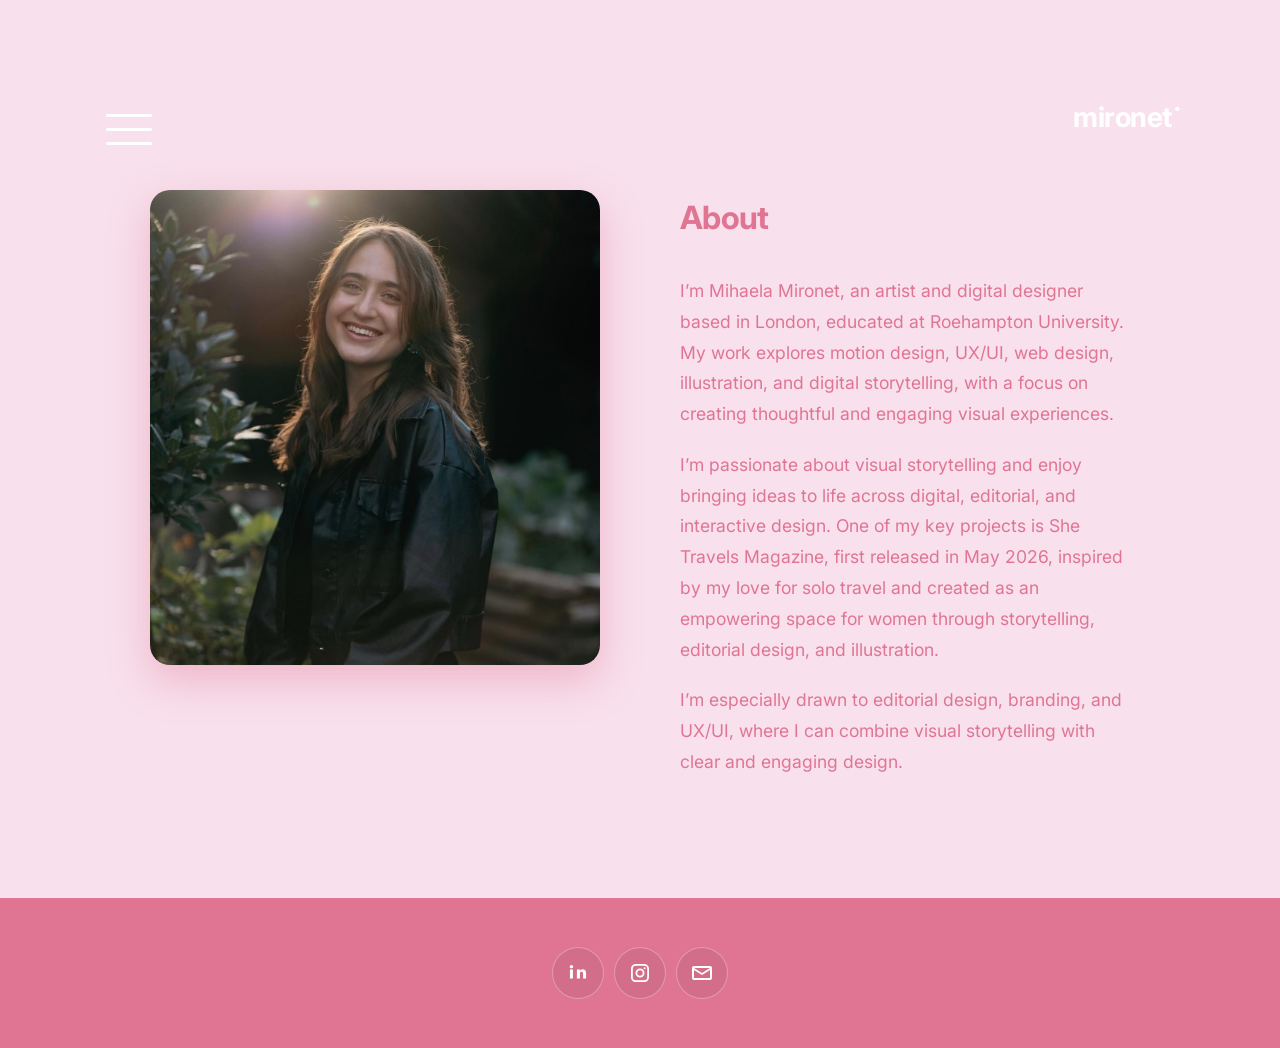
==== commit 6446fdb9: "Add files via upload About me page update" ====
--- a/about.html
+++ b/about.html
@@ -29,7 +29,7 @@
         <a class="logo" href="index.html">MIHAELA MIRONET</a>
         <nav class="main-nav">
           <a class="nav-link" href="index.html">Home</a>
-          <a class="nav-link" href="portfolio.html">Portfolio</a>
+          <a class="nav-link" href="portfolio.html">My Work</a>
           <a class="nav-link" href="about.html">About Me</a>
           <a class="nav-link" href="contact.html">Contact</a>
         </nav>
@@ -45,7 +45,7 @@
         <h1>About</h1>
         <p>I’m Mihaela Mironet, an artist and digital designer based in London, educated at Roehampton University. My work explores motion design, UX/UI, web design, illustration, and digital storytelling, with a focus on creating thoughtful and engaging visual experiences.</p>
         <p>I’m passionate about visual storytelling and enjoy bringing ideas to life across digital, editorial, and interactive design. One of my key projects is She Travels Magazine, first released in May 2026, inspired by my love for solo travel and created as an empowering space for women through storytelling, editorial design, and illustration.</p>
-        <p>I work across tools including After Effects, Figma, HTML, CSS, JavaScript, Photoshop, Premiere Pro, Maya</p>
+        <p>I’m especially drawn to editorial design, branding, and UX/UI, where I can combine visual storytelling with clear and engaging design.</p>
       </div>
     </main>
 
--- a/styles.css
+++ b/styles.css
@@ -27,6 +27,30 @@
   color: #111;
 }
 
+@keyframes home-fade-in {
+  from {
+    opacity: 0;
+  }
+  to {
+    opacity: 1;
+  }
+}
+
+@keyframes home-intro-char-rise {
+  0% {
+    opacity: 0;
+    transform: translateY(34px);
+  }
+  70% {
+    opacity: 1;
+    transform: translateY(-7px);
+  }
+  100% {
+    opacity: 1;
+    transform: translateY(0);
+  }
+}
+
 a {
   color: inherit;
   text-decoration: none;
@@ -37,16 +61,16 @@
   position: fixed;
   top: 100px;
   left: 100px;
-  width: 42px;
-  height: 42px;
+  width: 58px;
+  height: 58px;
   border: 0;
   background: transparent;
   border-radius: 50%;
   display: inline-flex;
   flex-direction: column;
   justify-content: center;
-  gap: 6px;
-  padding: 0 5px;
+  gap: 11px;
+  padding: 0 6px;
   cursor: pointer;
   z-index: 200;
   transition: transform 0.2s ease;
@@ -69,7 +93,7 @@
 }
 
 .menu-toggle[aria-expanded="true"] span:nth-child(1) {
-  transform: translateY(9px) rotate(45deg);
+  transform: translateY(14px) rotate(45deg);
 }
 
 .menu-toggle[aria-expanded="true"] span:nth-child(2) {
@@ -77,7 +101,7 @@
 }
 
 .menu-toggle[aria-expanded="true"] span:nth-child(3) {
-  transform: translateY(-9px) rotate(-45deg);
+  transform: translateY(-14px) rotate(-45deg);
 }
 
 /* ── Fullscreen Menu ── */
@@ -212,6 +236,96 @@
 .bottom-right-socials .social-icon {
   color: #fff;
   border-color: rgba(255, 255, 255, 0.2);
+}
+
+/* Home intro splash screen */
+.home-intro {
+  position: fixed;
+  inset: 0;
+  background: #e07493;
+  z-index: 1000;
+  display: flex;
+  align-items: center;
+  justify-content: center;
+  opacity: 1;
+  transition: opacity 420ms ease;
+}
+
+.home-intro.is-exiting {
+  opacity: 0;
+  pointer-events: none;
+}
+
+.home-intro-logo {
+  display: flex;
+  align-items: flex-start;
+  letter-spacing: -0.02em;
+  font-size: 100px;
+  font-weight: 700;
+  color: #fff;
+}
+
+.home-intro-char {
+  display: inline-block;
+  opacity: 0;
+  transform: translateY(34px);
+  animation: home-intro-char-rise 720ms cubic-bezier(0.22, 1, 0.36, 1) forwards;
+}
+
+.home-intro-logo .home-intro-char:nth-child(1) { animation-delay: 120ms; }
+.home-intro-logo .home-intro-char:nth-child(2) { animation-delay: 240ms; }
+.home-intro-logo .home-intro-char:nth-child(3) { animation-delay: 360ms; }
+.home-intro-logo .home-intro-char:nth-child(4) { animation-delay: 480ms; }
+.home-intro-logo .home-intro-char:nth-child(5) { animation-delay: 600ms; }
+.home-intro-logo .home-intro-char:nth-child(6) { animation-delay: 720ms; }
+.home-intro-logo .home-intro-char:nth-child(7) { animation-delay: 840ms; }
+.home-intro-logo .home-intro-char:nth-child(8) { animation-delay: 960ms; }
+
+.home-intro-logo .home-intro-char.dot {
+  font-size: 0.32em;
+  color: #fff;
+  line-height: 0;
+  margin-left: 0.05em;
+  margin-top: 0.34em;
+}
+
+/* Home page: reveal key elements one by one */
+body.home-page .menu-toggle,
+body.home-page .middle-left-text,
+body.home-page .top-right-text,
+body.home-page .bottom-right-socials,
+body.home-page .gallery-main {
+  opacity: 0;
+  animation: home-fade-in 700ms ease forwards;
+}
+
+body.home-page.home-intro-active .menu-toggle,
+body.home-page.home-intro-active .middle-left-text,
+body.home-page.home-intro-active .top-right-text,
+body.home-page.home-intro-active .bottom-right-socials,
+body.home-page.home-intro-active .gallery-main {
+  opacity: 0;
+  animation: none;
+}
+
+body.home-page .menu-toggle {
+  animation-delay: 90ms;
+}
+
+body.home-page .middle-left-text {
+  animation-delay: 220ms;
+}
+
+body.home-page .top-right-text {
+  animation-delay: 360ms;
+}
+
+body.home-page .bottom-right-socials {
+  animation-delay: 500ms;
+}
+
+body.home-page .gallery-main {
+  animation-delay: 650ms;
 }
 
 /* ── Top Right Mironet (Other Pages) ── */
@@ -417,6 +531,21 @@
   .scroll-track {
     animation: none;
   }
+
+  .home-intro-char {
+    animation: none;
+    opacity: 1;
+    transform: none;
+  }
+
+  body.home-page .menu-toggle,
+  body.home-page .middle-left-text,
+  body.home-page .top-right-text,
+  body.home-page .bottom-right-socials,
+  body.home-page .gallery-main {
+    opacity: 1;
+    animation: none;
+  }
 }
 
 /* ── Responsive: single col on mobile ── */
@@ -444,6 +573,7 @@
 
 .about-photo {
   flex: 1;
+  max-width: 680px;
 }
 
 .about-photo img {
@@ -455,7 +585,8 @@
 }
 
 .about-text {
-  flex: 2;
+  flex: 1;
+  max-width: 680px;
   color: #e07593;
   font-size: 1.1rem;
   line-height: 1.75;
@@ -484,25 +615,25 @@
 /* Phone / small tablet — About: image first, text below; compact header chrome */
 @media (max-width: 768px) {
   .menu-toggle {
-    top: max(clamp(24px, 6vw, 34px), calc(env(safe-area-inset-top, 0px) + 12px));
+    top: max(clamp(28px, 7vw, 40px), calc(env(safe-area-inset-top, 0px) + 16px));
     left: clamp(12px, 3.5vw, 20px);
-    width: 32px;
-    height: 32px;
-    gap: 5px;
-    padding: 0 4px;
+    width: 48px;
+    height: 48px;
+    gap: 9px;
+    padding: 0 5px;
   }
 
   .menu-toggle span {
-    height: 2px;
+    height: 3px;
     border-radius: 2px;
   }
 
   .menu-toggle[aria-expanded="true"] span:nth-child(1) {
-    transform: translateY(7px) rotate(45deg);
+    transform: translateY(12px) rotate(45deg);
   }
 
   .menu-toggle[aria-expanded="true"] span:nth-child(3) {
-    transform: translateY(-7px) rotate(-45deg);
+    transform: translateY(-12px) rotate(-45deg);
   }
 
   .top-right-mironet {
@@ -513,9 +644,9 @@
 
   /* Size • to match the tittle of “i” in “mironet” (scales with logo text) */
   .top-right-mironet .dot {
-    font-size: 0.3em;
+    font-size: 0.34em;
     line-height: 0;
-    margin-top: 0.36em;
+    margin-top: 0.32em;
     margin-left: 0.05em;
   }
 
@@ -578,14 +709,26 @@
     margin-left: 0.05em;
   }
 
+  .home-intro-logo {
+    font-size: clamp(2.35rem, 13vw, 4rem);
+    line-height: 1;
+  }
+
+  .home-intro-logo .dot {
+    font-size: 0.32em;
+    line-height: 0;
+    margin-top: 0.34em;
+    margin-left: 0.05em;
+  }
+
   .top-right-text {
-    top: max(clamp(76px, 18vw, 118px), env(safe-area-inset-top, 0px));
+    top: max(clamp(28px, 7vw, 40px), calc(env(safe-area-inset-top, 0px) + 16px));
     right: max(clamp(14px, 4vw, 22px), env(safe-area-inset-right, 0px));
     left: auto;
-    width: min(14.5em, 62vw);
+    width: min(15.5em, 66vw);
     text-align: right;
-    font-size: clamp(0.95rem, 4vw, 1.25rem);
-    line-height: 1.4;
+    font-size: clamp(1.12rem, 4.9vw, 1.45rem);
+    line-height: 1.35;
     letter-spacing: 0.05em;
     text-shadow: 0 1px 14px rgba(0, 0, 0, 0.2);
   }
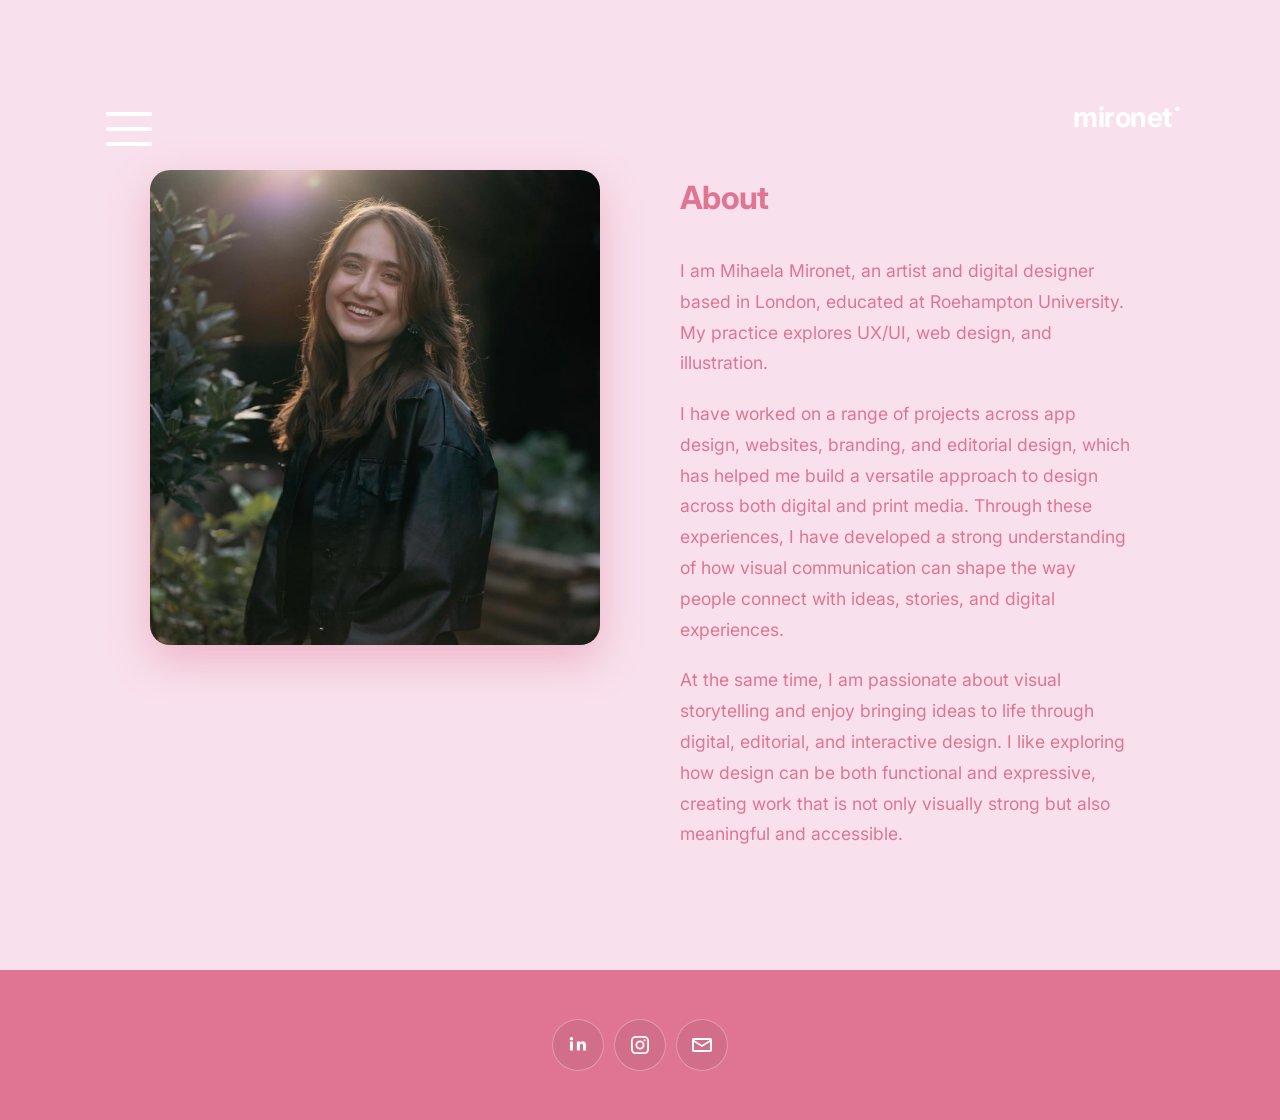
==== commit dda85ed6: "Add files via upload" ====
--- a/about.html
+++ b/about.html
@@ -43,9 +43,9 @@
       </div>
       <div class="about-text">
         <h1>About</h1>
-        <p>I’m Mihaela Mironet, an artist and digital designer based in London, educated at Roehampton University. My work explores motion design, UX/UI, web design, illustration, and digital storytelling, with a focus on creating thoughtful and engaging visual experiences.</p>
-        <p>I’m passionate about visual storytelling and enjoy bringing ideas to life across digital, editorial, and interactive design. One of my key projects is She Travels Magazine, first released in May 2026, inspired by my love for solo travel and created as an empowering space for women through storytelling, editorial design, and illustration.</p>
-        <p>I’m especially drawn to editorial design, branding, and UX/UI, where I can combine visual storytelling with clear and engaging design.</p>
+        <p>I am Mihaela Mironet, an artist and digital designer based in London, educated at Roehampton University. My practice explores UX/UI, web design, and illustration.</p>
+        <p>I have worked on a range of projects across app design, websites, branding, and editorial design, which has helped me build a versatile approach to design across both digital and print media. Through these experiences, I have developed a strong understanding of how visual communication can shape the way people connect with ideas, stories, and digital experiences.</p>
+        <p>At the same time, I am passionate about visual storytelling and enjoy bringing ideas to life through digital, editorial, and interactive design. I like exploring how design can be both functional and expressive, creating work that is not only visually strong but also meaningful and accessible.</p>
       </div>
     </main>
 
--- a/styles.css
+++ b/styles.css
@@ -82,8 +82,8 @@
 
 .menu-toggle span {
   width: 100%;
-  height: 3px;
-  border-radius: 2px;
+  height: 4px;
+  border-radius: 3px;
   background: #fff;
   transition: transform 0.3s ease, opacity 0.3s ease, background 0.3s ease;
 }
@@ -568,7 +568,7 @@
   max-width: 1600px;
   margin: 0 auto;
   min-height: calc(100vh - 150px);
-  padding: 150px 150px 100px 150px;
+  padding: 170px 150px 100px 150px;
 }
 
 .about-photo {
@@ -581,7 +581,7 @@
   border-radius: 20px;
   box-shadow: 0 15px 40px rgba(224, 117, 147, 0.4);
   display: block;
-  margin-top: 40px;
+  margin-top: 0;
 }
 
 .about-text {
@@ -594,7 +594,7 @@
 
 .about-text h1 {
   font-size: 32px;
-  margin-top: 40px;
+  margin-top: 0;
   margin-bottom: 30px;
   font-weight: 700;
   letter-spacing: -0.02em;
@@ -607,7 +607,7 @@
 
 @media (max-width: 1200px) {
   .about-container {
-    padding: 100px 150px 100px 250px;
+    padding: 120px 150px 100px 250px;
     gap: 50px;
   }
 }
@@ -624,8 +624,8 @@
   }
 
   .menu-toggle span {
-    height: 3px;
-    border-radius: 2px;
+    height: 4px;
+    border-radius: 3px;
   }
 
   .menu-toggle[aria-expanded="true"] span:nth-child(1) {
@@ -757,7 +757,7 @@
   body.about-page .about-container {
     flex-direction: column;
     align-items: stretch;
-    padding: clamp(88px, 22vw, 120px) clamp(16px, 4vw, 24px) clamp(48px, 10vw, 72px);
+    padding: clamp(104px, 24vw, 136px) clamp(16px, 4vw, 24px) clamp(48px, 10vw, 72px);
     gap: clamp(20px, 5vw, 32px);
     min-height: auto;
   }
@@ -1002,6 +1002,7 @@
 /* Fullscreen menu (all pages): page links pink, black on hover; MIHAELA MIRONET black, pink on hover */
 .fullscreen-menu .nav-link {
   color: #e07593;
+  font-weight: 700;
 }
 
 .fullscreen-menu .nav-link:hover {
@@ -1320,7 +1321,8 @@
 
 /* Social project page — stacked: heading, large image, description under image */
 body.project-detail-page--social .project-detail-inner {
-  max-width: min(1200px, 100%);
+  max-width: 100%;
+  width: 100%;
 }
 
 body.project-detail-page--social .project-detail-text--social-head {
@@ -1380,13 +1382,13 @@
 
 body.project-detail-page--social .project-social-block-figure img {
   width: 100%;
-  max-width: 100%;
-  max-height: min(82vh, 920px);
-  height: auto;
+  max-width: none;
+  height: 100vh;
+  max-height: none;
   display: block;
   margin-inline: auto;
   border-radius: 4px;
-  object-fit: contain;
+  object-fit: cover;
   object-position: center;
 }
 
@@ -1474,7 +1476,8 @@
 
 /* UX/UI page — Harvest N16 case study layout */
 body.project-detail-page--ux .project-detail-inner {
-  max-width: min(1200px, 100%);
+  max-width: 100%;
+  width: 100%;
 }
 
 body.project-detail-page--ux .project-detail-text--ux-head {
@@ -1501,11 +1504,14 @@
 }
 
 body.project-detail-page--ux .project-ux-gallery-grid {
+  --ux-grid-gap: clamp(0.8rem, 2.6vw, 1.3rem);
+  --ux-grid-height: clamp(340px, 44vw, 510px);
   display: grid;
   grid-template-columns: minmax(0, 2fr) minmax(0, 1fr);
-  gap: clamp(0.8rem, 2.6vw, 1.3rem);
+  gap: var(--ux-grid-gap);
   margin-bottom: clamp(1.5rem, 3.5vw, 2rem);
-  max-width: min(980px, 100%);
+  width: 100%;
+  max-width: none;
   margin-inline: auto;
 }
 
@@ -1521,7 +1527,7 @@
 body.project-detail-page--ux .project-ux-gallery-stack {
   display: grid;
   grid-template-rows: 1fr 1fr;
-  gap: clamp(0.8rem, 2.6vw, 1.3rem);
+  gap: var(--ux-grid-gap);
 }
 
 body.project-detail-page--ux .project-ux-gallery-item img {
@@ -1534,7 +1540,11 @@
 }
 
 body.project-detail-page--ux .project-ux-gallery-item--main img {
-  height: clamp(340px, 44vw, 510px);
+  height: var(--ux-grid-height);
+}
+
+body.project-detail-page--ux .project-ux-gallery-item--stack img {
+  height: calc((var(--ux-grid-height) - var(--ux-grid-gap)) / 2);
 }
 
 body.project-detail-page--ux .project-ux-gallery-item:hover img {
@@ -1547,6 +1557,9 @@
   line-height: 1.75;
   letter-spacing: 0.02em;
   color: rgba(255, 255, 255, 0.94);
+  width: 100%;
+  max-width: none;
+  margin-inline: auto;
 }
 
 body.project-detail-page--ux .project-ux-block-text p {
@@ -1576,32 +1589,39 @@
 
 body.project-detail-page--ux .project-ux-featured-media {
   margin: 0 0 clamp(1.4rem, 3.4vw, 1.9rem);
+  width: 100%;
+  max-width: none;
+  margin-inline: auto;
 }
 
 body.project-detail-page--ux .project-ux-featured-media .project-ux-gallery-item img {
-  height: auto;
-  max-height: min(72vh, 820px);
-  object-fit: contain;
+  height: clamp(360px, 48vw, 760px);
+  max-height: none;
+  object-fit: cover;
 }
 
 body.project-detail-page--ux .project-ux-duo-grid {
   display: grid;
-  grid-template-columns: minmax(0, 1fr) minmax(0, 2fr);
+  grid-template-columns: repeat(2, minmax(0, 1fr));
   gap: clamp(0.8rem, 2.6vw, 1.3rem);
   margin-top: clamp(1.2rem, 3vw, 1.6rem);
+  width: 100%;
+  max-width: none;
+  margin-inline: auto;
 }
 
 body.project-detail-page--ux .project-ux-duo-grid .project-ux-gallery-item img {
-  height: clamp(220px, 28vw, 330px);
+  height: clamp(360px, 48vw, 760px);
 }
 
 body.project-detail-page--ux .project-ux-duo-grid .project-ux-gallery-item img.project-ux-image--no-crop {
-  object-fit: contain;
+  object-fit: cover;
 }
 
 /* Brand Identity page — case study blocks */
 body.project-detail-page--brand .project-detail-inner {
-  max-width: min(1200px, 100%);
+  max-width: 100%;
+  width: 100%;
 }
 
 body.project-detail-page--brand .project-detail-text--brand-head {
@@ -1629,6 +1649,12 @@
 
 body.project-detail-page--brand .project-brand-featured-media {
   margin: 0 0 clamp(1.4rem, 3.4vw, 1.9rem);
+  width: 100%;
+  max-width: none;
+}
+
+body.project-detail-page--brand [aria-labelledby="brand-block-forty"] .project-brand-featured-media {
+  margin-bottom: clamp(0.7rem, 2vw, 1rem);
 }
 
 body.project-detail-page--brand .project-brand-gallery-item {
@@ -1642,8 +1668,8 @@
 
 body.project-detail-page--brand .project-brand-featured-media .project-brand-gallery-item img {
   width: 100%;
-  height: auto;
-  max-height: min(72vh, 820px);
+  height: 100vh;
+  max-height: none;
   object-fit: contain;
   display: block;
 }
@@ -1672,15 +1698,13 @@
 }
 
 body.project-detail-page--brand .project-brand-duo-row {
-  display: flex;
-  flex-wrap: wrap;
-  justify-content: center;
-  align-items: center;
-  gap: 10px;
-  width: max-content;
-  max-width: 100%;
-  margin-left: auto;
-  margin-right: auto;
+  display: grid;
+  grid-template-columns: minmax(0, 1fr) minmax(0, 1fr);
+  align-items: stretch;
+  gap: clamp(0.8rem, 2.6vw, 1.3rem);
+  width: 100%;
+  max-width: none;
+  margin-inline: auto;
   margin-top: clamp(1.2rem, 3vw, 1.6rem);
   box-sizing: border-box;
 }
@@ -1695,10 +1719,10 @@
 
 body.project-detail-page--brand .project-brand-duo-row .project-brand-gallery-item img {
   display: block;
-  width: auto;
-  max-width: min(520px, 48vw);
-  height: auto;
-  max-height: clamp(280px, 34vw, 420px);
+  width: 100%;
+  max-width: none;
+  height: clamp(320px, 42vw, 620px);
+  max-height: none;
   margin-inline: auto;
   object-fit: contain;
   object-position: center;
@@ -1711,15 +1735,15 @@
 
 body.project-detail-page--brand .project-brand-split-grid {
   display: grid;
-  grid-template-columns: minmax(0, 2fr) minmax(0, 1fr);
-  align-items: center;
-  justify-content: center;
-  gap: 10px;
-  width: min(900px, 100%);
-  margin: 0 auto clamp(1.4rem, 3.4vw, 1.9rem);
+  grid-template-columns: repeat(2, minmax(0, 1fr));
+  align-items: stretch;
+  justify-content: stretch;
+  gap: clamp(0.8rem, 2.6vw, 1.3rem);
+  width: 100%;
+  max-width: none;
+  margin: clamp(1.2rem, 3vw, 1.6rem) auto clamp(1.4rem, 3.4vw, 1.9rem);
   box-sizing: border-box;
-  /* Nudge so the visual mass of the two images reads centered on the page */
-  transform: translateX(-40px);
+  transform: none;
 }
 
 body.project-detail-page--brand .project-brand-split-grid .project-brand-gallery-item {
@@ -1731,10 +1755,10 @@
 
 body.project-detail-page--brand .project-brand-split-grid .project-brand-gallery-item img {
   display: block;
-  width: auto;
-  max-width: 100%;
-  height: auto;
-  max-height: clamp(260px, 34vw, 420px);
+  width: 100%;
+  max-width: none;
+  height: clamp(320px, 42vw, 620px);
+  max-height: none;
   margin-inline: auto;
   object-fit: contain;
   object-position: center;
